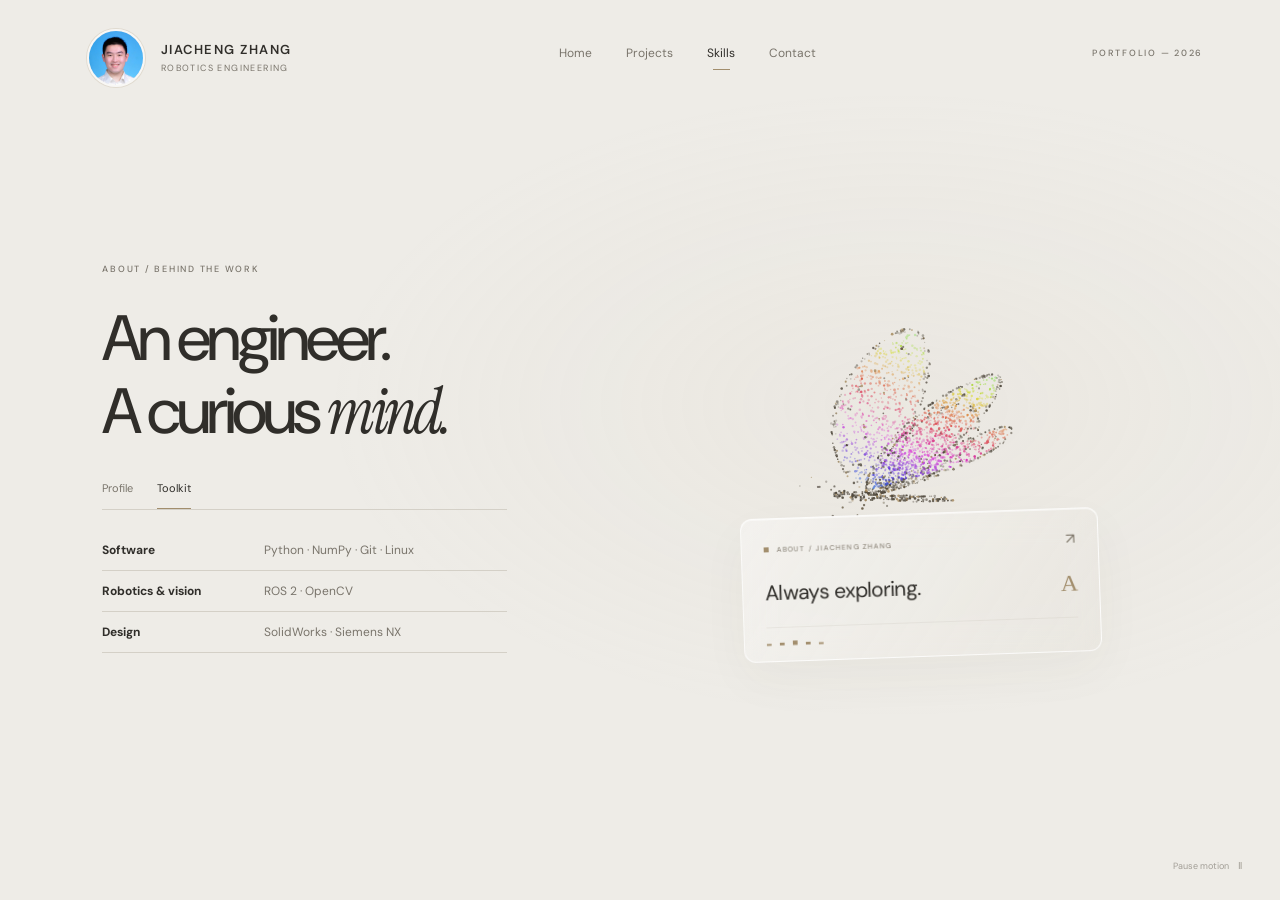
==== about.html @ 90bdd4af "Publish Jiacheng Zhang robotics portfolio" ====
<!doctype html><html lang="en"><head><meta charset="utf-8"><meta name="viewport" content="width=device-width,initial-scale=1"><meta name="description" content="Jiacheng Zhang — a robotics engineering portfolio across perception, planning and integrated systems."><meta name="theme-color" content="#eeece7"><title>About me — Jiacheng Zhang</title><link rel="stylesheet" href="style.css?v=8155e875d206"><script src="tori-points.js?v=9f4c0d22b9e9" defer></script><script src="particles.js?v=da75ddf2e943" defer></script><script src="app.js?v=61550d1c516c" defer></script></head><body data-scene="about" data-form="butterfly" data-side="right" data-previous="tori" data-next=""><a class="skip" href="#main">Skip to content</a><canvas id="particles" aria-hidden="true"></canvas><div class="ambient" aria-hidden="true"></div><header class="site-header"><a class="identity" href="index.html"><img class="identity-avatar" src="assets/jiacheng-avatar.jpg" width="58" height="58" alt="Jiacheng Zhang portrait"><span>JIACHENG ZHANG<small>ROBOTICS ENGINEERING</small></span></a><nav aria-label="Main navigation"><a href="index.html" >Home</a><a href="projects.html" >Projects</a><a href="about.html#skills" aria-current="page">Skills</a><a href="about.html#contact" >Contact</a></nav><span class="edition">PORTFOLIO — 2026</span></header><main id="main" tabindex="-1"><section class="scene right" aria-label="About me"><div class="scene-copy"><p class="eyebrow">ABOUT / BEHIND THE WORK</p><h1>An engineer.<br>A curious <em>mind.</em></h1><div class="about-tabs" id="skills" role="tablist" aria-label="About sections"><button role="tab" id="tab-profile" aria-controls="about-panel" aria-selected="true" data-about="profile">Profile</button><button role="tab" id="tab-toolkit" aria-controls="about-panel" aria-selected="false" tabindex="-1" data-about="toolkit">Toolkit</button></div><div id="about-panel" role="tabpanel" aria-labelledby="tab-profile"><p class="intro">A Robotics Engineering graduate from the University of Shanghai for Science and Technology, now studying at the University of Manchester.</p><p class="about-secondary">Interested in industry opportunities across perception, sensor fusion, motion planning, decision-making and systems integration.</p></div></div><div class="stage-card" aria-hidden="true"><div class="stage-top"><span class="tiny-square"></span><span>ABOUT / JIACHENG ZHANG</span><span>↗</span></div><div class="stage-line"><span>Always exploring.</span><span class="stage-symbol">A</span></div><div class="stage-bottom"><span class="micro-bars">▂ ▃ ▅ ▃ ▂</span></div></div><section class="contact-panel" id="contact" aria-labelledby="contact-title" aria-hidden="true"><h2 id="contact-title">Get in touch</h2><p>Ready to start a conversation? Reach out about robotics, collaboration or opportunities.</p><form id="contact-form" action="https://formspree.io/f/mvkkzowq" method="post"><div class="contact-fields"><label><span>Name</span><input name="name" autocomplete="name" required placeholder="Name"></label><label><span>Email</span><input name="email" type="email" autocomplete="email" required placeholder="Email"></label><label class="message-field"><span>Message</span><textarea name="message" required placeholder="Message"></textarea></label><label class="contact-trap" aria-hidden="true"><span>Leave this field empty</span><input name="_gotcha" tabindex="-1" autocomplete="off"></label></div><button type="submit">Send message</button><p class="contact-status" id="contact-status" role="status" aria-live="polite"></p></form><address class="contact-methods"><a href="tel:+447985968709"><span>Phone</span>+44 7985 968709</a><a href="tel:+8618721703478"><span>China</span>+86 18721703478</a><a href="mailto:jasonflowey@outlook.com"><span>Email</span>jasonflowey@outlook.com</a></address></section></section></main><button id="motion-toggle" class="motion-control" aria-pressed="false">Pause motion <span>Ⅱ</span></button><noscript><style>#particles{display:none}.scene-coordinate{display:none}</style></noscript></body></html>
---- style.css ----
@import url('https://fonts.googleapis.com/css2?family=DM+Sans:wght@400;450;500;550;600;650&family=Instrument+Serif:ital@0;1&display=swap');
#navigation-status{position:fixed;inset:auto 20px 65px;z-index:20;max-width:600px;margin-inline:auto;padding:16px;background:var(--paper);color:var(--ink);border:1px solid var(--line);font-size:16px;line-height:1.5}#navigation-status button{color:inherit;background:transparent;border:1px solid currentColor;padding:8px 12px;margin-top:8px}
:root{--paper:#eeece7;--ink:#302e2a;--muted:#79746b;--line:#d4d0c7;--khaki:#a28e6d;--ease:cubic-bezier(.22,1,.36,1)}*{box-sizing:border-box}html{background:var(--paper)}body{margin:0;color:var(--ink);background:var(--paper);font-family:'DM Sans',Arial,sans-serif;-webkit-font-smoothing:antialiased;min-height:100svh}button,a{-webkit-tap-highlight-color:transparent}button{font:inherit;cursor:pointer}a{color:inherit;text-decoration:none}button:focus-visible,a:focus-visible{outline:2px solid var(--khaki);outline-offset:6px}::selection{background:#d9cbb5}h1,h2,h3,p{margin-top:0}h1{font-size:clamp(48px,5vw,72px);font-weight:450;line-height:1.144;letter-spacing:-.065em;margin-bottom:25px}h1 em{font-family:'Instrument Serif',Georgia,serif;font-weight:400}h2{font-size:38px;font-weight:450;letter-spacing:-1.5px}h3{font-size:23px;font-weight:500;letter-spacing:-.7px}p{line-height:1.8}#particles{position:fixed;inset:0;width:100%;height:100%;pointer-events:none;z-index:2}.ambient{position:fixed;inset:0;pointer-events:none;background:radial-gradient(ellipse at 70% 45%,#d4c8b51c,transparent 45%);z-index:0}.site-header{position:sticky;top:0;z-index:10;padding:0 6%;height:106px;display:flex;align-items:center;justify-content:space-between;gap:30px}.identity{display:flex;align-items:center;gap:16px;font-size:13px;font-weight:600;letter-spacing:1.5px;line-height:1.7}.identity small{display:block;color:var(--muted);font-size:9px;font-weight:400;letter-spacing:1.4px}.monogram{font-family:Georgia,serif;font-size:40px;letter-spacing:-4px;padding-right:7px;font-weight:400}.monogram span{color:var(--khaki)}nav{display:flex;gap:34px;font-size:12px}nav a{color:var(--muted);padding:12px 0;position:relative}nav a[aria-current]{color:var(--ink)}nav a[aria-current]:after{content:'';position:absolute;width:17px;height:1px;background:var(--khaki);bottom:3px;left:calc(50% - 8px)}.edition,.eyebrow{font-size:9px;letter-spacing:1.75px;font-weight:500}.edition{color:var(--muted)}main{position:relative;z-index:3;outline:none}.scene{min-height:calc(100svh - 106px);display:grid;grid-template-columns:1fr 1fr;align-items:center;padding:20px 8% 30px;gap:9%;position:relative}.scene-copy{grid-column:1;position:relative;z-index:4;max-width:580px}.scene.left .scene-copy{grid-column:2}.scene-copy .eyebrow{margin-bottom:25px;color:var(--muted)}.intro{font-size:15px;color:#6a655c;line-height:1.85;max-width:405px;margin-bottom:28px}.actions{display:flex;align-items:center;gap:27px;flex-wrap:wrap}.primary-link{background:transparent;border:0;border-bottom:1px solid #7b7161;padding:10px 0 12px;display:inline-flex;align-items:center;gap:35px;font-size:12px;font-weight:500;color:var(--ink)}.primary-link>span{font-size:20px;transition:transform .3s}.primary-link:hover>span{transform:translateX(5px)}.quiet-link{font-size:11px;color:var(--muted)}.quiet-link:hover{color:var(--ink)}.focus-line{display:flex;gap:12px;align-items:center;margin-top:42px;flex-wrap:wrap;font-size:8px;letter-spacing:1.2px;color:var(--muted)}.focus-line i{width:3px;height:3px;background:#b1a58e;border-radius:50%}.stage-card{position:fixed;z-index:1;top:57%;left:58%;width:28%;max-width:360px;padding:20px 22px 15px;background:linear-gradient(125deg,#ffffff5c,#e2ded54a);border:1px solid #ffffffbf;border-radius:12px;box-shadow:0 18px 50px #5047390a,inset 0 1px 0 #fff8;backdrop-filter:blur(16px);-webkit-backdrop-filter:blur(16px);transition:left .85s var(--ease),top .85s var(--ease);pointer-events:none;transform:rotate(-2deg)}.left .stage-card{left:14%;transform:rotate(2deg)}.stage-top{display:flex;align-items:center;gap:8px;color:#7a7265;font-size:7px;letter-spacing:1.1px}.stage-top>span:last-child{margin-left:auto;font-size:15px}.tiny-square{width:5px;height:5px;background:var(--khaki)}.stage-line{display:flex;justify-content:space-between;align-items:center;font-size:21px;letter-spacing:-.7px;margin:20px 0}.stage-symbol{font-family:Georgia,serif;font-size:24px;color:var(--khaki)}.stage-bottom{display:flex;justify-content:space-between;padding-top:10px;border-top:1px solid #b8b0a52e;font-size:6px;letter-spacing:1.4px;color:#8e8474}.micro-bars{color:var(--khaki);letter-spacing:3px}.scene-coordinate{position:fixed;top:81%;left:58%;font-size:7px;letter-spacing:1.5px;color:#a09687}.left .scene-coordinate{left:14%}/* Side navigation: translucent engraved filigree; breathing never flashes. */
.journey{position:fixed;inset:0;z-index:12;pointer-events:none}
.journey-arrow{--direction:1;position:absolute;top:50%;right:17px;transform:translateY(-50%);width:64px;height:152px;display:grid;place-items:center;pointer-events:auto;color:#88785f;border-radius:4px;background:transparent}
.journey-arrow.previous{left:17px;right:auto;--direction:-1}
.journey-arrow svg{width:48px;height:108px;fill:none;stroke:currentColor;stroke-width:1;stroke-linejoin:miter;overflow:visible;opacity:.55;animation:arrow-breathe 4.8s ease-in-out infinite;transition:filter .4s}
.journey-arrow.previous svg{animation-delay:-2.4s}
.triangle-lead{fill:currentColor;fill-opacity:.58;stroke:none;transition:fill-opacity .4s}.triangle-trail{fill:none;stroke:currentColor;stroke-width:.75;opacity:.48;transition:opacity .4s}
.arrow-mark{transition:transform .4s var(--ease);transform:translateX(0)}

.arrow-label{position:absolute;white-space:nowrap;right:70px;font-size:9px;letter-spacing:.3px;color:#6d614f;opacity:0;transform:translateX(5px);transition:opacity .3s,transform .3s;pointer-events:none}
.previous .arrow-label{right:auto;left:70px;transform:translateX(-5px)}
.journey-arrow:hover,.journey-arrow:focus-visible{background:transparent;box-shadow:none}
.journey-arrow:hover svg,.journey-arrow:focus-visible svg{animation:none;opacity:1;filter:drop-shadow(0 0 5px #ad956a33)}
.journey-arrow:hover .arrow-mark,.journey-arrow:focus-visible .arrow-mark{transform:translateX(calc(var(--direction)*4px))}
.journey-arrow:hover .arrow-ornament,.journey-arrow:focus-visible .triangle-lead{fill:currentColor;fill-opacity:.58;stroke:none;transition:fill-opacity .4s}.triangle-trail{fill:none;stroke:currentColor;stroke-width:.75;opacity:.48;transition:opacity .4s}
.journey-arrow:hover .arrow-echo,.journey-arrow:focus-visible 
.journey-arrow:hover .arrow-label,.journey-arrow:focus-visible .arrow-label{opacity:1;transform:translateX(0)}
.journey-arrow:active .arrow-mark{transform:translateX(calc(var(--direction)*7px)) scale(.95);transform-origin:center}
.motion-control{position:fixed;right:28px;bottom:18px;z-index:15;border:0;background:transparent;color:var(--muted);font-size:9px;padding:10px;opacity:.65;transition:opacity .3s}
.motion-control:hover,.motion-control:focus-visible{opacity:1}
.motion-control span{margin-left:7px}
.back-link{display:block;font-size:10px;color:var(--muted);margin-bottom:29px}.project-index{max-width:460px}.project-index>a{display:flex;align-items:center;gap:20px;border-bottom:1px solid var(--line);padding:17px 0;transition:padding .25s,color .25s}.project-index>a:hover,.project-index>a:focus-visible{padding-left:9px;color:#8a7250}.index-no{font-size:10px;color:var(--muted)}.project-index>a>span:nth-child(2){font-size:20px;letter-spacing:-.4px}.project-index small{display:block;font-size:11px;color:var(--muted);letter-spacing:.2px;margin-top:5px}.project-index b{margin-left:auto;font-size:20px;font-weight:400}.about-tabs{display:flex;gap:24px;margin-bottom:20px;border-bottom:1px solid var(--line);max-width:405px}.about-tabs button{border:0;background:none;color:var(--muted);font-size:11px;padding:8px 0 13px;border-bottom:1px solid transparent}.about-tabs button[aria-selected=true]{color:var(--ink);border-bottom-color:var(--khaki)}#about-panel,.about-panel-snapshot{min-height:205px;max-width:405px}.about-secondary{font-size:12px;color:var(--muted)}.toolkit-line{display:grid;grid-template-columns:1fr 1.6fr;gap:10px;padding:12px 0;border-bottom:1px solid var(--line);font-size:12px}.toolkit-line span{color:var(--muted)}.contact-line{display:flex;justify-content:space-between;font-size:13px;padding:13px 0;border-bottom:1px solid var(--line)}.contact-line small{font-size:10px;color:var(--muted)}dialog{border:1px solid #fff;border-radius:15px;max-width:760px;width:calc(100% - 40px);max-height:85svh;padding:35px 40px;background:#f4f1ebed;color:var(--ink);box-shadow:0 40px 120px #342b2429;backdrop-filter:blur(22px);-webkit-backdrop-filter:blur(22px);overflow-y:auto}dialog::backdrop{background:#302b2440;backdrop-filter:blur(9px)}.dialog-top{display:flex;justify-content:space-between;align-items:center;margin-bottom:28px}.dialog-top .eyebrow{color:var(--muted)}.close-dialog{border:1px solid var(--line);background:none;width:32px;height:32px;border-radius:50%;font-size:22px;color:var(--muted)}dialog>p{font-size:14px;color:var(--muted)}dialog section{margin:35px 0}dialog section>.eyebrow{display:block;margin-bottom:16px;color:var(--muted)}dialog section p{font-size:13px;color:var(--muted)}.media-slot{border:1px dashed #c3b8a4;height:160px;display:flex;flex-direction:column;gap:12px;justify-content:center;align-items:center;border-radius:5px;font-size:14px}.media-slot small{color:var(--muted);font-size:11px}.resource{display:flex;justify-content:space-between;padding:20px 0;border-block:1px solid var(--line);font-size:12px}.resource small{color:var(--muted)}dialog .caption{font-size:10px;margin-top:25px}.skip{position:fixed;top:-100px;left:20px;background:var(--ink);color:white;padding:15px;z-index:100}.skip:focus{top:10px}@keyframes arrow-breathe{0%,100%{opacity:.3}50%{opacity:.78}}body.motion-paused .journey-arrow svg{animation-play-state:paused}@media(min-width:1600px){h1{font-size:100px}.scene{padding-left:10%;padding-right:10%}.intro{font-size:17px;max-width:440px}.stage-card{max-width:none;width:25%}}@media(max-width:1100px){h1{font-size:65px}.scene{gap:7%;padding-left:6%;padding-right:6%}.intro{font-size:14px}.edition{display:none}.stage-card{width:30%;left:56%;padding:18px}.left .stage-card{left:14%}.stage-line{font-size:19px}.scene-coordinate{top:82%}.back-link{margin-bottom:22px}}@media(max-width:760px){.site-header{height:84px;padding:0 6%;gap:16px}.identity{font-size:10px;letter-spacing:.8px;gap:10px}.identity small{font-size:7px;letter-spacing:.8px}.monogram{font-size:34px}nav{gap:18px;font-size:10px}.scene,.scene.left{display:block;min-height:calc(100svh - 84px);padding:25px 7% 235px}.scene-copy{max-width:500px}h1{font-size:58px;line-height:1.122;margin-bottom:18px}.eyebrow,.scene-copy .eyebrow{font-size:7px;letter-spacing:1.4px;margin-bottom:20px}.intro{font-size:13px;line-height:1.7;max-width:350px;margin-bottom:17px}.focus-line{margin-top:23px;font-size:6px;gap:9px}.actions{gap:20px}.primary-link{font-size:11px;gap:28px;padding:7px 0 9px}.quiet-link{font-size:10px}.stage-card,.scene-coordinate{display:none}.journey-arrow{right:2px;width:38px;height:84px;top:62%}.journey-arrow.previous{left:2px}.journey-arrow svg{width:30px;height:88px}.arrow-label{display:none}.motion-control{right:12px;bottom:8px;font-size:8px}.scene,.scene.left{padding-left:12%;padding-right:12%}.back-link{font-size:9px;margin-bottom:20px}.project-index>a{padding:11px 0}.project-index>a>span:nth-child(2){font-size:18px}.project-index small{font-size:10px}.project-index{max-width:360px}.about-tabs{margin-bottom:12px}#about-panel,.about-panel-snapshot{min-height:185px}.about-secondary{font-size:11px}.toolkit-line{font-size:11px}dialog{padding:24px;max-height:88svh}dialog h2{font-size:30px}.media-slot small{font-size:9px}}
@media(min-width:761px) and (max-height:690px){.site-header{height:80px}.scene{min-height:480px;padding-top:15px}.stage-card{top:60%;padding:13px 18px}.stage-line{margin:12px 0}.scene-coordinate{display:none}.scene-copy h1{font-size:60px}.intro{font-size:13px}.focus-line{margin-top:25px}}
@media(prefers-reduced-motion:reduce){*,*:before,*:after{animation-duration:.01ms!important;animation-iteration-count:1!important;transition-duration:.01ms!important}.journey-arrow svg{opacity:.65;animation:none}.stage-card{transform:none}}

.home-bio{max-width:480px}body[data-scene="index"] .scene-coordinate{display:none}.home-bio span{display:inline-block;margin-top:10px;color:#655f55}@media(min-width:761px){body[data-scene="index"] .scene-copy{left:calc(24px + 1cm)}body[data-scene="projects"] .scene-copy{left:1cm}body[data-scene="index"] .stage-line>span:first-child{font-size:17px;line-height:1.3;letter-spacing:-.35px}}.home-resources{display:flex;align-items:flex-start;gap:24px;margin-top:24px}.home-resources .home-cv{flex:none;margin-top:0}body[data-scene="index"] .home-resources .home-contact{margin-top:0;min-width:0;font-size:11px}.home-resources .home-contact>div{flex-wrap:nowrap;gap:10px}.home-resources .phone-numbers{flex-direction:column;gap:2px}.home-resources .home-contact>div>span:first-child{flex:none;width:34px}@media(max-width:480px){.home-resources{gap:14px;flex-wrap:wrap}}
.phone-numbers{display:flex;gap:4px 18px;flex-wrap:wrap}.home-cv{margin-top:16px}.home-cv>a{display:inline-flex;align-items:center;gap:10px;min-height:36px;font-size:12px;border-bottom:1px solid var(--khaki)}.home-cv small{font-size:9px;color:#655f55}.home-cv>a:hover{color:#715d3e}body[data-scene="index"] .social-links{margin-top:12px}body[data-scene="index"] .home-contact{margin-top:20px}@media(min-width:761px){body[data-scene="index"] .scene{padding-top:20px}body[data-scene="index"] .scene-copy{padding-bottom:20px}}
.home-contact{font-style:normal;margin-top:26px;font-size:12px;line-height:1.6;display:grid;gap:7px}.home-contact>div{display:flex;gap:16px;flex-wrap:wrap}.home-contact>div>span:first-child{width:40px;color:#655f55}.home-contact a{overflow-wrap:anywhere;text-underline-offset:4px}.home-contact a:hover{text-decoration:underline}.contact-pending{color:#655f55}.cv-preview{display:inline-flex;align-items:center;gap:10px;flex-wrap:wrap}.cv-preview button{background:none;border:0;padding:0;color:#655f55;cursor:not-allowed}.cv-preview small{font-size:10px;color:#655f55}body[data-scene="index"] .social-links{margin-top:17px}
.social-links{display:flex;gap:24px;flex-wrap:wrap;margin-top:27px}.social-links>a,.social-pending{display:inline-flex;align-items:center;gap:8px;font-size:11px;color:var(--muted)}.social-links svg{width:20px;height:20px;fill:currentColor}.social-links>a:hover{color:var(--ink)}.social-pending{opacity:.65}.social-pending small{font-size:8px}.social-links>a{transition:color .25s,transform .25s}.social-links>a:hover{transform:translateY(-2px)}

/* Chapter snapshots use one shared clock, without per-element delays. */
.chapter-layer{position:fixed;inset:0;z-index:3;pointer-events:none;will-change:transform}
.chapter-layer .scene-copy{visibility:visible}
body:has(.chapter-layer) #particles{z-index:4}
.chapter-layer .scene-coordinate{white-space:nowrap}
body:has(.chapter-layer) .site-header{background:linear-gradient(var(--paper) 88%,transparent)}
.scene[style*="hidden"]{pointer-events:none}

.identity-avatar{display:block;width:58px;height:58px;object-fit:cover;border-radius:50%;border:2px solid #fff9;box-shadow:0 0 0 1px #a28e6d30;flex-shrink:0}@media(min-width:761px){.identity{transform:translate(10px,5px)}}
@media(max-width:760px){.identity-avatar{width:44px;height:44px}.site-header{padding-inline:5%;gap:12px}.site-header nav{gap:13px;font-size:10px}}
@media(max-width:380px){.identity{font-size:9px;gap:8px}.identity small{font-size:6px}.identity-avatar{width:40px;height:40px}.site-header nav{gap:11px}}

/* Optical direction is reversed inside the mirrored left SVG. */
.previous:hover .arrow-mark,.previous:focus-visible .arrow-mark{transform:translateX(4px)}
.previous:active .arrow-mark{transform:translateX(7px) scale(.95)}

/* Vertical counter-motion chapter navigation. Chrome stays still. */
body{overflow-x:clip;overscroll-behavior-y:none}

.journey-arrow{left:auto!important;right:38px;top:auto;bottom:23%;transform:rotate(90deg)}
.journey-arrow.previous{top:23%;bottom:auto;left:auto;right:38px}
.journey-arrow .arrow-label{display:none}
body.motion-paused .scene-copy,body.motion-paused .stage-card,body.motion-paused .scene-coordinate{animation:none!important}
@media(max-width:760px){.journey-arrow{right:26px;bottom:8%}.journey-arrow.previous{right:26px;top:18%}}
@media(prefers-reduced-motion:reduce){.scene-copy,.stage-card,.scene-coordinate{animation:none!important}}
@media(min-width:761px) and (max-height:780px){body[data-scene="index"] .site-header{height:106px}body[data-scene="index"] .scene{min-height:calc(100svh - 106px);padding-top:8px}.scene-copy h1{font-size:58px;margin-bottom:16px}.scene-copy .intro{font-size:12px;line-height:1.45}body[data-scene="index"] .actions{margin-top:14px}body[data-scene="index"] .home-resources{margin-top:14px}body[data-scene="index"] .social-links{margin-top:8px}}

/* Skills and Contact share one chapter: the left column stays fixed. */
.contact-panel{grid-column:2;grid-row:1;position:relative;z-index:6;align-self:center;max-width:520px;opacity:0;visibility:hidden;pointer-events:none;transform:translateY(28px);transition:opacity .45s var(--ease),transform .6s var(--ease),visibility 0s linear .6s}.contact-panel h2{font-size:34px;line-height:1.15;margin-bottom:16px}.contact-panel>p{max-width:470px;margin-bottom:23px;color:var(--muted);font-size:13px;line-height:1.65}.contact-fields{display:grid;grid-template-columns:1fr 1fr;gap:12px}.contact-fields label{position:relative}.contact-fields label>span{position:absolute;width:1px;height:1px;padding:0;margin:-1px;overflow:hidden;clip:rect(0,0,0,0);white-space:nowrap;border:0}.contact-fields input,.contact-fields textarea{width:100%;border:1px solid #fff9;background:#ffffff59;color:var(--ink);border-radius:8px;padding:13px 15px;font:inherit;font-size:12px;outline:none;transition:border-color .25s,background .25s}.contact-fields input:focus,.contact-fields textarea:focus{border-color:var(--khaki);background:#ffffff80}.contact-fields textarea{min-height:108px;resize:vertical}.contact-fields .message-field{grid-column:1/-1}.contact-panel form>button{margin-top:14px;border:1px solid var(--line);background:transparent;color:var(--ink);padding:11px 20px;border-radius:7px;font-size:12px}.contact-panel form>button:hover,.contact-panel form>button:focus-visible{border-color:var(--khaki)}.contact-panel form>button:disabled{opacity:.55;cursor:wait}.contact-trap{position:absolute!important;left:-9999px!important;width:1px!important;height:1px!important;overflow:hidden!important}.contact-status{min-height:16px;margin:8px 0 0;font-size:10px;line-height:1.5;color:var(--muted)}.contact-status.is-success{color:#587052}.contact-status.is-error{color:#8b4c46}.contact-methods{margin-top:22px;padding-top:16px;border-top:1px solid var(--line);display:grid;grid-template-columns:1fr 1fr;gap:8px 20px;font-style:normal;font-size:11px}.contact-methods a{display:flex;gap:9px;align-items:baseline;overflow-wrap:anywhere}.contact-methods a:last-child{grid-column:1/-1}.contact-methods span{min-width:35px;color:var(--muted);font-size:9px}.contact-methods a:hover{text-decoration:underline;text-underline-offset:4px}body[data-scene="about"] .stage-card{transition:left .85s var(--ease),top .85s var(--ease),opacity .4s var(--ease)}body[data-scene="about"] #particles{transition:opacity .4s var(--ease)}body.contact-mode .contact-panel{opacity:1;visibility:visible;pointer-events:auto;transform:translateY(0);transition-delay:0s}body.contact-mode .stage-card,body.contact-mode #particles{opacity:0}body.contact-mode .stage-card{visibility:hidden;transition:opacity .4s var(--ease),visibility 0s linear .4s}
@media(max-width:760px){.contact-panel{display:none;max-width:none;margin-top:32px;transform:none}.contact-mode .contact-panel{display:block}.contact-fields{grid-template-columns:1fr}.contact-fields .message-field{grid-column:auto}.contact-methods{grid-template-columns:1fr}.contact-methods a:last-child{grid-column:auto}}

/* Evidence-led project case study. */
dialog.evidence-case{max-width:920px;padding:38px 44px}.case-lede{max-width:700px;color:var(--muted);font-size:15px;line-height:1.7}.case-facts{display:grid;grid-template-columns:repeat(3,1fr);gap:12px;margin:24px 0 28px}.case-facts div{padding:14px 0;border-top:1px solid var(--line)}.case-facts dt{font-size:9px;color:var(--muted);margin-bottom:7px}.case-facts dd{margin:0;font-size:12px;line-height:1.45}.case-media{width:84%;max-width:720px;margin:0 auto 34px}.case-media img{display:block;width:100%;height:auto;border-radius:9px;border:1px solid #fff9}.case-media figcaption{font-size:9px;color:var(--muted);margin-top:9px}.evidence-case section{margin-top:0;padding:28px 0;border-top:1px solid var(--line)}.evidence-case section h3{margin:9px 0 12px}.evidence-case section p{font-size:12px;line-height:1.75;color:#5f5a52;max-width:760px}.case-steps{margin:14px 0 0;padding:0;list-style:none;counter-reset:steps;display:grid;grid-template-columns:1fr 1fr;gap:12px 24px}.case-steps li{counter-increment:steps;position:relative;padding:12px 0 12px 32px;border-top:1px solid var(--line);font-size:11px;line-height:1.65;color:#5f5a52}.case-steps li:before{content:counter(steps,decimal-leading-zero);position:absolute;left:0;top:12px;font-size:9px;color:var(--khaki)}.metric-grid{display:grid;grid-template-columns:repeat(3,1fr);gap:12px;margin:16px 0 18px}.metric-grid div{padding:16px;border:1px solid #fff9;background:#ffffff3d;border-radius:8px}.metric-grid strong{display:block;font-size:20px;font-weight:450;letter-spacing:-.6px;margin-bottom:5px}.metric-grid span{display:block;font-size:9px;line-height:1.45;color:var(--muted)}.secondary-link,.case-actions a{display:inline-flex;align-items:center;gap:9px;color:var(--muted);font-size:11px;border-bottom:1px solid var(--line);padding:9px 0}.secondary-link:hover,.case-actions a:hover{color:var(--ink);border-bottom-color:var(--khaki)}.case-actions{display:flex;flex-wrap:wrap;gap:10px 24px;margin:-12px 0 26px}.case-actions span,.secondary-link span{font-size:15px}
@media(max-width:760px){dialog.evidence-case{padding:26px 22px}.case-facts,.metric-grid,.case-steps{grid-template-columns:1fr}.case-facts{gap:4px}.case-media{width:100%}.evidence-case section{padding:22px 0}}

/* Real controlled-tank before/after evidence on Project 01. */
body[data-scene="underwater-vision"] .scene-copy h1{font-size:clamp(32px,3vw,40px);line-height:1.12;letter-spacing:-.035em}body[data-scene="underwater-vision"] .stage-card{visibility:hidden}body[data-scene="underwater-vision"] #particles{opacity:1}.dehaze-gallery{position:fixed;z-index:3;top:57%;left:14%;width:30%;max-width:380px;padding:12px 12px 14px;background:linear-gradient(125deg,#ffffff5c,#e2ded54a);border:1px solid #ffffffbf;border-radius:12px;box-shadow:0 18px 50px #5047390a,inset 0 1px 0 #fff8;backdrop-filter:blur(16px);-webkit-backdrop-filter:blur(16px);transform:rotate(2deg)}.dehaze-reveal{appearance:none;border:0;background:transparent;color:var(--ink);padding:0;text-align:left;min-width:0;width:100%}.dehaze-images{display:block;position:relative;aspect-ratio:5/3;overflow:hidden;border-radius:9px;border:1px solid #fff9;background:#d8d3cb;box-shadow:0 14px 38px #50473912}.dehaze-images img{position:absolute;inset:0;width:100%;height:100%;object-fit:cover}.dehaze-after{opacity:0;clip-path:inset(0 100% 0 0);transition:opacity .65s var(--ease),clip-path .9s var(--ease)}@media(hover:hover){.dehaze-reveal:hover .dehaze-after{opacity:1;clip-path:inset(0)}}.dehaze-reveal:focus-visible .dehaze-after,.dehaze-reveal[aria-pressed="true"] .dehaze-after{opacity:1;clip-path:inset(0)}.dehaze-hint{display:block;margin-top:11px;color:var(--muted);font-size:11px;line-height:1.45;letter-spacing:.1px}.dehaze-reveal:hover .dehaze-hint,.dehaze-reveal:focus-visible .dehaze-hint{color:var(--ink)}
@media(max-width:760px){body[data-scene="underwater-vision"] .scene-copy h1{font-size:36px}.dehaze-gallery{position:relative;left:auto;top:auto;width:100%;max-width:420px;margin-top:260px;padding:10px;transform:none}.dehaze-reveal{max-width:420px}.dehaze-hint{font-size:11px}}

/* Home-only type adjustments: keep chapter typography unchanged. */
body[data-scene="index"] .scene-copy h1{font-size:clamp(48px,4vw,60px)}body[data-scene="index"] .home-resources .home-contact{font-size:12.5px}body[data-scene="index"] .home-cv>a{font-size:13px}body[data-scene="index"] .home-cv small{font-size:10px}body[data-scene="index"] .social-links>a{font-size:12.5px}
@media(max-width:760px){body[data-scene="index"] .scene-copy h1{font-size:48px}body[data-scene="index"] .home-resources .home-contact{font-size:12px}body[data-scene="index"] .home-cv>a{font-size:12.5px}body[data-scene="index"] .social-links>a{font-size:12px}}

/* Shared typography for all five project-detail pages. */
body:is([data-scene="underwater-vision"],[data-scene="robot-football"],[data-scene="robotic-tetris"],[data-scene="all-terrain-robot"],[data-scene="tori"]) .scene-copy h1{font-size:clamp(42px,3.8vw,52px);line-height:1.1;letter-spacing:-.04em}body:is([data-scene="underwater-vision"],[data-scene="robot-football"],[data-scene="robotic-tetris"],[data-scene="all-terrain-robot"],[data-scene="tori"]) .back-link{font-size:13px}body:is([data-scene="underwater-vision"],[data-scene="robot-football"],[data-scene="robotic-tetris"],[data-scene="all-terrain-robot"],[data-scene="tori"]) .scene-copy .eyebrow{font-size:12px}body:is([data-scene="underwater-vision"],[data-scene="robot-football"],[data-scene="robotic-tetris"],[data-scene="all-terrain-robot"],[data-scene="tori"]) .scene-copy .intro{font-size:15.5px;line-height:1.55}body:is([data-scene="underwater-vision"],[data-scene="robot-football"],[data-scene="robotic-tetris"],[data-scene="all-terrain-robot"],[data-scene="tori"]) .primary-link{font-size:15px}body:is([data-scene="underwater-vision"],[data-scene="robot-football"],[data-scene="robotic-tetris"],[data-scene="all-terrain-robot"],[data-scene="tori"]) .secondary-link{font-size:14.5px}body:is([data-scene="underwater-vision"],[data-scene="robot-football"],[data-scene="robotic-tetris"],[data-scene="all-terrain-robot"],[data-scene="tori"]) .focus-line{font-size:11.5px}body[data-scene="underwater-vision"] .dehaze-hint{font-size:13px;text-align:center;font-weight:500}
@media(min-width:761px){body[data-scene="underwater-vision"] .dehaze-gallery{top:49%}}
@media(max-width:760px){body:is([data-scene="underwater-vision"],[data-scene="robot-football"],[data-scene="robotic-tetris"],[data-scene="all-terrain-robot"],[data-scene="tori"]) .scene-copy h1{font-size:44px}body[data-scene="underwater-vision"] .dehaze-gallery{top:auto}body[data-scene="underwater-vision"] .dehaze-hint{font-size:13px}}

/* Project 02: official platform evidence, distinct from the particle motif. */
body[data-scene="robot-football"] .stage-card{visibility:hidden}.football-visual{position:fixed;z-index:3;right:calc(14% + 3cm);top:54%;width:28%;max-width:360px;margin:0;padding:11px 11px 12px;background:linear-gradient(125deg,#ffffff5c,#e2ded54a);border:1px solid #ffffffbf;border-radius:12px;box-shadow:0 18px 50px #5047390a,inset 0 1px 0 #fff8;backdrop-filter:blur(16px);-webkit-backdrop-filter:blur(16px);transform:rotate(-1.5deg)}.football-visual img{display:block;width:100%;aspect-ratio:1189/492;object-fit:cover;border-radius:8px}.football-visual figcaption{margin-top:10px;text-align:center;color:var(--muted);font-size:10px;line-height:1.4}.football-case-media img{object-fit:contain;background:#d8d3cb}
@media(min-width:761px){body[data-scene="robot-football"] .scene-copy{position:relative;left:3cm}}
@media(min-width:761px){body[data-scene="all-terrain-robot"] .scene-copy{position:relative;left:3cm}}
@media(max-width:760px){.football-visual{position:relative;right:auto;top:auto;width:100%;max-width:420px;margin-top:250px;transform:none}.football-visual figcaption{font-size:10px}}

/* Project 03: real workcell evidence and report-derived figures. */
body[data-scene="robotic-tetris"] .stage-card{visibility:hidden}.tetris-visual{position:fixed;z-index:3;left:calc(27% - 180px);top:56%;width:360px;margin:0;padding:11px 11px 12px;background:linear-gradient(125deg,#ffffff5c,#e2ded54a);border:1px solid #ffffffbf;border-radius:12px;box-shadow:0 18px 50px #5047390a,inset 0 1px 0 #fff8;backdrop-filter:blur(16px);-webkit-backdrop-filter:blur(16px)}.tetris-visual img{display:block;width:100%;aspect-ratio:717/449;object-fit:cover;border-radius:8px}.tetris-visual figcaption{margin-top:10px;text-align:center;color:var(--muted);font-size:10px;line-height:1.4}.tetris-evidence-grid{display:grid;grid-template-columns:1.6fr .7fr;gap:16px;align-items:start;margin-top:18px}.tetris-evidence-grid figure{margin:0}.tetris-evidence-grid img{display:block;width:100%;height:auto;border-radius:8px;border:1px solid #fff9;background:#d8d3cb}.tetris-evidence-grid figcaption{margin-top:8px;color:var(--muted);font-size:9px;line-height:1.4}
@media(max-width:760px){.tetris-visual{position:relative;left:auto;top:auto;width:100%;max-width:420px;margin-top:250px}.tetris-evidence-grid{grid-template-columns:1fr}}

/* Project 04: preserve the original portrait competition video. */
.case-video-wrap{display:flex;justify-content:center;margin:8px 0 4px}.case-video-portrait{display:block;width:auto;max-width:100%;height:min(68svh,640px);aspect-ratio:9/16;background:#171717;border-radius:10px;border:1px solid #fff9;box-shadow:0 18px 48px #342b241a}
@media(max-width:760px){.case-video-portrait{width:100%;height:auto;max-height:68svh}}
.terrain-award-action{display:flex;align-items:center;justify-content:space-between;gap:20px;margin:22px 0 4px;padding:17px 19px;border:1px solid #b9aa90;background:linear-gradient(120deg,#d9c9ac52,#fff8);border-radius:9px}.terrain-award-action span{font-size:11px;font-weight:650;letter-spacing:.12em;text-transform:uppercase;color:#765f3f}.terrain-award-action a{font-size:13px;font-weight:600;text-decoration:underline;text-decoration-thickness:1px;text-underline-offset:4px}.terrain-award-action a:hover{color:#765f3f}.terrain-evidence-grid{display:grid;grid-template-columns:1fr 1fr;gap:16px;margin-top:22px}.terrain-evidence-grid figure{margin:0}.terrain-evidence-grid img{display:block;width:100%;aspect-ratio:9/13;object-fit:cover;border-radius:8px;border:1px solid #fff9;background:#d8d3cb}.terrain-evidence-grid figcaption{margin-top:8px;color:var(--muted);font-size:9px;line-height:1.45}
@media(max-width:760px){.terrain-award-action{align-items:flex-start;flex-direction:column;gap:9px}.terrain-evidence-grid{grid-template-columns:1fr}}
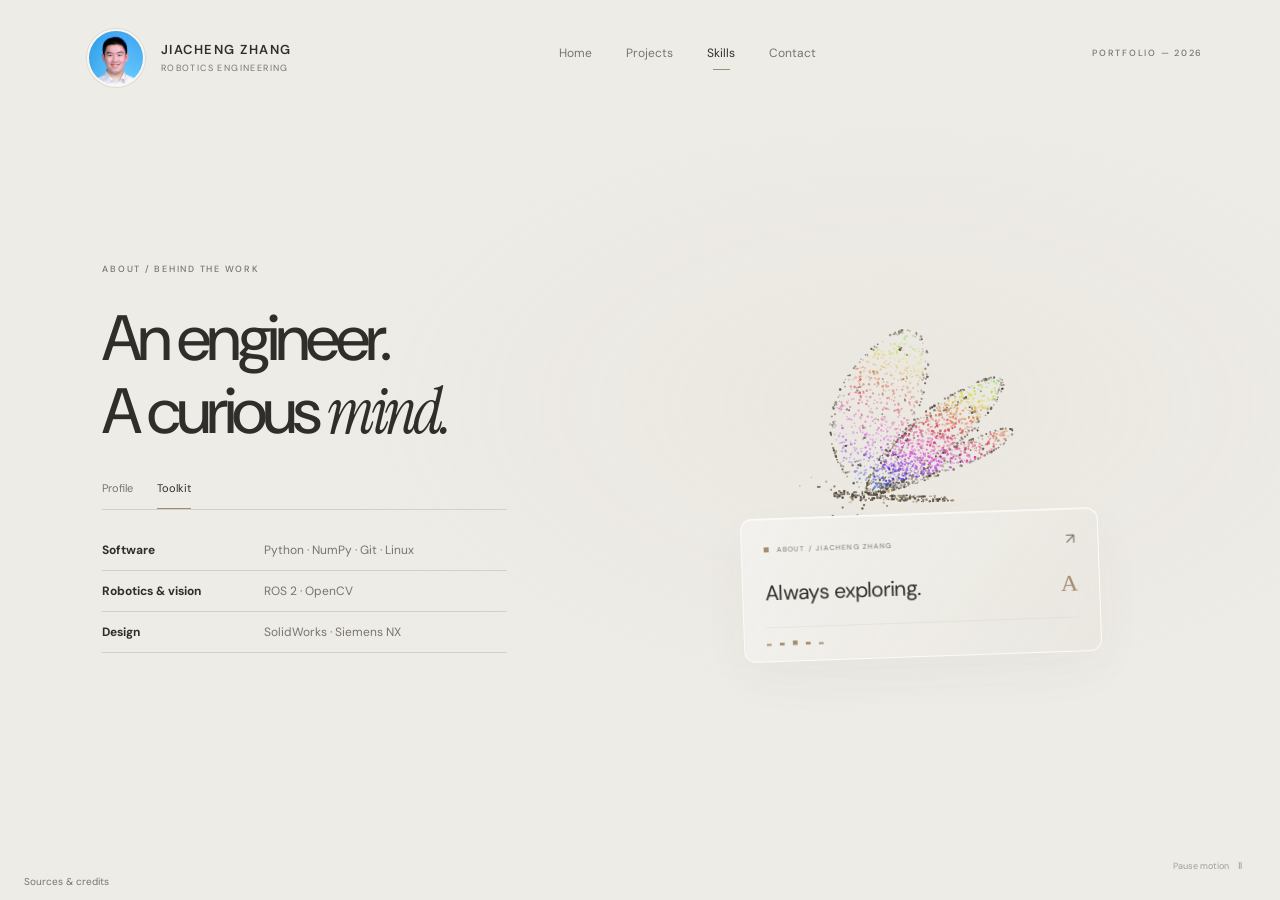
==== commit 3216aef8: "Update CV, clarify terrain evidence and add source credits" ====
--- a/about.html
+++ b/about.html
@@ -1 +1 @@
-<!doctype html><html lang="en"><head><meta charset="utf-8"><meta name="viewport" content="width=device-width,initial-scale=1"><meta name="description" content="Jiacheng Zhang — a robotics engineering portfolio across perception, planning and integrated systems."><meta name="theme-color" content="#eeece7"><title>About me — Jiacheng Zhang</title><link rel="stylesheet" href="style.css?v=8155e875d206"><script src="tori-points.js?v=9f4c0d22b9e9" defer></script><script src="particles.js?v=da75ddf2e943" defer></script><script src="app.js?v=61550d1c516c" defer></script></head><body data-scene="about" data-form="butterfly" data-side="right" data-previous="tori" data-next=""><a class="skip" href="#main">Skip to content</a><canvas id="particles" aria-hidden="true"></canvas><div class="ambient" aria-hidden="true"></div><header class="site-header"><a class="identity" href="index.html"><img class="identity-avatar" src="assets/jiacheng-avatar.jpg" width="58" height="58" alt="Jiacheng Zhang portrait"><span>JIACHENG ZHANG<small>ROBOTICS ENGINEERING</small></span></a><nav aria-label="Main navigation"><a href="index.html" >Home</a><a href="projects.html" >Projects</a><a href="about.html#skills" aria-current="page">Skills</a><a href="about.html#contact" >Contact</a></nav><span class="edition">PORTFOLIO — 2026</span></header><main id="main" tabindex="-1"><section class="scene right" aria-label="About me"><div class="scene-copy"><p class="eyebrow">ABOUT / BEHIND THE WORK</p><h1>An engineer.<br>A curious <em>mind.</em></h1><div class="about-tabs" id="skills" role="tablist" aria-label="About sections"><button role="tab" id="tab-profile" aria-controls="about-panel" aria-selected="true" data-about="profile">Profile</button><button role="tab" id="tab-toolkit" aria-controls="about-panel" aria-selected="false" tabindex="-1" data-about="toolkit">Toolkit</button></div><div id="about-panel" role="tabpanel" aria-labelledby="tab-profile"><p class="intro">A Robotics Engineering graduate from the University of Shanghai for Science and Technology, now studying at the University of Manchester.</p><p class="about-secondary">Interested in industry opportunities across perception, sensor fusion, motion planning, decision-making and systems integration.</p></div></div><div class="stage-card" aria-hidden="true"><div class="stage-top"><span class="tiny-square"></span><span>ABOUT / JIACHENG ZHANG</span><span>↗</span></div><div class="stage-line"><span>Always exploring.</span><span class="stage-symbol">A</span></div><div class="stage-bottom"><span class="micro-bars">▂ ▃ ▅ ▃ ▂</span></div></div><section class="contact-panel" id="contact" aria-labelledby="contact-title" aria-hidden="true"><h2 id="contact-title">Get in touch</h2><p>Ready to start a conversation? Reach out about robotics, collaboration or opportunities.</p><form id="contact-form" action="https://formspree.io/f/mvkkzowq" method="post"><div class="contact-fields"><label><span>Name</span><input name="name" autocomplete="name" required placeholder="Name"></label><label><span>Email</span><input name="email" type="email" autocomplete="email" required placeholder="Email"></label><label class="message-field"><span>Message</span><textarea name="message" required placeholder="Message"></textarea></label><label class="contact-trap" aria-hidden="true"><span>Leave this field empty</span><input name="_gotcha" tabindex="-1" autocomplete="off"></label></div><button type="submit">Send message</button><p class="contact-status" id="contact-status" role="status" aria-live="polite"></p></form><address class="contact-methods"><a href="tel:+447985968709"><span>Phone</span>+44 7985 968709</a><a href="tel:+8618721703478"><span>China</span>+86 18721703478</a><a href="mailto:jasonflowey@outlook.com"><span>Email</span>jasonflowey@outlook.com</a></address></section></section></main><button id="motion-toggle" class="motion-control" aria-pressed="false">Pause motion <span>Ⅱ</span></button><noscript><style>#particles{display:none}.scene-coordinate{display:none}</style></noscript></body></html>+<!doctype html><html lang="en"><head><meta charset="utf-8"><meta name="viewport" content="width=device-width,initial-scale=1"><meta name="description" content="Jiacheng Zhang — a robotics engineering portfolio across perception, planning and integrated systems."><meta name="theme-color" content="#eeece7"><title>About me — Jiacheng Zhang</title><link rel="stylesheet" href="style.css?v=35e2e3a1e9de"><script src="tori-points.js?v=9f4c0d22b9e9" defer></script><script src="particles.js?v=da75ddf2e943" defer></script><script src="app.js?v=61550d1c516c" defer></script></head><body data-scene="about" data-form="butterfly" data-side="right" data-previous="tori" data-next=""><a class="skip" href="#main">Skip to content</a><canvas id="particles" aria-hidden="true"></canvas><div class="ambient" aria-hidden="true"></div><header class="site-header"><a class="identity" href="index.html"><img class="identity-avatar" src="assets/jiacheng-avatar.jpg" width="58" height="58" alt="Jiacheng Zhang portrait"><span>JIACHENG ZHANG<small>ROBOTICS ENGINEERING</small></span></a><nav aria-label="Main navigation"><a href="index.html" >Home</a><a href="projects.html" >Projects</a><a href="about.html#skills" aria-current="page">Skills</a><a href="about.html#contact" >Contact</a></nav><span class="edition">PORTFOLIO — 2026</span></header><main id="main" tabindex="-1"><section class="scene right" aria-label="About me"><div class="scene-copy"><p class="eyebrow">ABOUT / BEHIND THE WORK</p><h1>An engineer.<br>A curious <em>mind.</em></h1><div class="about-tabs" id="skills" role="tablist" aria-label="About sections"><button role="tab" id="tab-profile" aria-controls="about-panel" aria-selected="true" data-about="profile">Profile</button><button role="tab" id="tab-toolkit" aria-controls="about-panel" aria-selected="false" tabindex="-1" data-about="toolkit">Toolkit</button></div><div id="about-panel" role="tabpanel" aria-labelledby="tab-profile"><p class="intro">A Robotics Engineering graduate from the University of Shanghai for Science and Technology, now studying at the University of Manchester.</p><p class="about-secondary">Interested in industry opportunities across perception, sensor fusion, motion planning, decision-making and systems integration.</p></div></div><div class="stage-card" aria-hidden="true"><div class="stage-top"><span class="tiny-square"></span><span>ABOUT / JIACHENG ZHANG</span><span>↗</span></div><div class="stage-line"><span>Always exploring.</span><span class="stage-symbol">A</span></div><div class="stage-bottom"><span class="micro-bars">▂ ▃ ▅ ▃ ▂</span></div></div><section class="contact-panel" id="contact" aria-labelledby="contact-title" aria-hidden="true"><h2 id="contact-title">Get in touch</h2><p>Ready to start a conversation? Reach out about robotics, collaboration or opportunities.</p><form id="contact-form" action="https://formspree.io/f/mvkkzowq" method="post"><div class="contact-fields"><label><span>Name</span><input name="name" autocomplete="name" required placeholder="Name"></label><label><span>Email</span><input name="email" type="email" autocomplete="email" required placeholder="Email"></label><label class="message-field"><span>Message</span><textarea name="message" required placeholder="Message"></textarea></label><label class="contact-trap" aria-hidden="true"><span>Leave this field empty</span><input name="_gotcha" tabindex="-1" autocomplete="off"></label></div><button type="submit">Send message</button><p class="contact-status" id="contact-status" role="status" aria-live="polite"></p></form><address class="contact-methods"><a href="tel:+447985968709"><span>Phone</span>+44 7985 968709</a><a href="tel:+8618721703478"><span>China</span>+86 18721703478</a><a href="mailto:jasonflowey@outlook.com"><span>Email</span>jasonflowey@outlook.com</a></address></section></section></main><a class="credits-link" href="CREDITS.txt" target="_blank" rel="noopener">Sources &amp; credits</a><button id="motion-toggle" class="motion-control" aria-pressed="false">Pause motion <span>Ⅱ</span></button><noscript><style>#particles{display:none}.scene-coordinate{display:none}</style></noscript></body></html>
--- a/style.css
+++ b/style.css
@@ -91,6 +91,7 @@
 /* Project 04: preserve the original portrait competition video. */
 .case-video-wrap{display:flex;justify-content:center;margin:8px 0 4px}.case-video-portrait{display:block;width:auto;max-width:100%;height:min(68svh,640px);aspect-ratio:9/16;background:#171717;border-radius:10px;border:1px solid #fff9;box-shadow:0 18px 48px #342b241a}
 @media(max-width:760px){.case-video-portrait{width:100%;height:auto;max-height:68svh}}
+.credits-link{position:fixed;left:24px;bottom:12px;z-index:5;font-size:10px;color:var(--muted);text-underline-offset:3px}.credits-link:focus-visible{outline:2px solid currentColor;outline-offset:4px}
 .terrain-award-action{display:flex;align-items:center;justify-content:space-between;gap:20px;margin:22px 0 4px;padding:17px 19px;border:1px solid #b9aa90;background:linear-gradient(120deg,#d9c9ac52,#fff8);border-radius:9px}.terrain-award-action span{font-size:11px;font-weight:650;letter-spacing:.12em;text-transform:uppercase;color:#765f3f}.terrain-award-action a{font-size:13px;font-weight:600;text-decoration:underline;text-decoration-thickness:1px;text-underline-offset:4px}.terrain-award-action a:hover{color:#765f3f}.terrain-evidence-grid{display:grid;grid-template-columns:1fr 1fr;gap:16px;margin-top:22px}.terrain-evidence-grid figure{margin:0}.terrain-evidence-grid img{display:block;width:100%;aspect-ratio:9/13;object-fit:cover;border-radius:8px;border:1px solid #fff9;background:#d8d3cb}.terrain-evidence-grid figcaption{margin-top:8px;color:var(--muted);font-size:9px;line-height:1.45}
 @media(max-width:760px){.terrain-award-action{align-items:flex-start;flex-direction:column;gap:9px}.terrain-evidence-grid{grid-template-columns:1fr}}
 
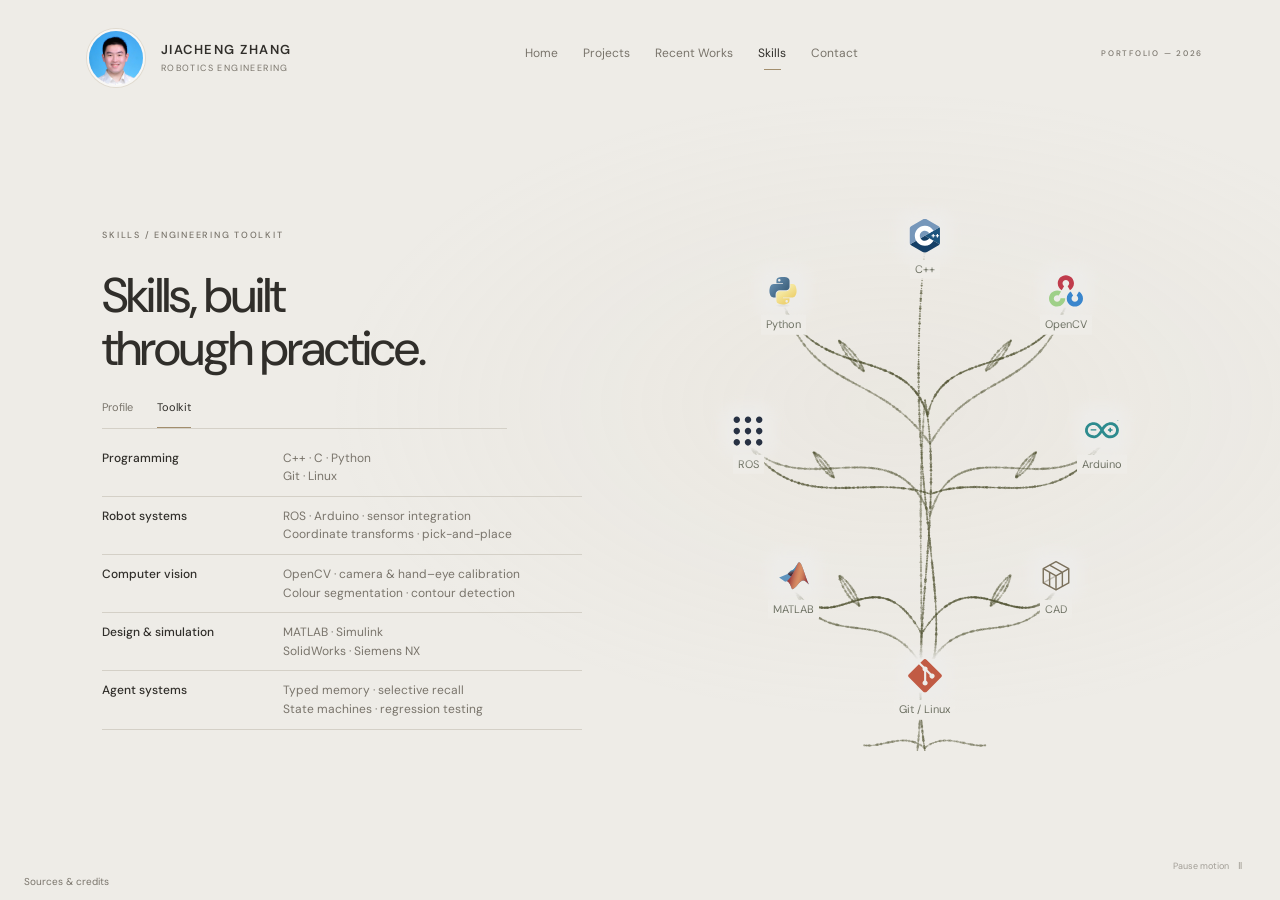
==== commit 170483f4: "Add skill-tree toolkit and Recent Works vine-frame chapter" ====
--- a/about.html
+++ b/about.html
@@ -1 +1 @@
-<!doctype html><html lang="en"><head><meta charset="utf-8"><meta name="viewport" content="width=device-width,initial-scale=1"><meta name="description" content="Jiacheng Zhang — a robotics engineering portfolio across perception, planning and integrated systems."><meta name="theme-color" content="#eeece7"><title>About me — Jiacheng Zhang</title><link rel="stylesheet" href="style.css?v=35e2e3a1e9de"><script src="tori-points.js?v=9f4c0d22b9e9" defer></script><script src="particles.js?v=da75ddf2e943" defer></script><script src="app.js?v=61550d1c516c" defer></script></head><body data-scene="about" data-form="butterfly" data-side="right" data-previous="tori" data-next=""><a class="skip" href="#main">Skip to content</a><canvas id="particles" aria-hidden="true"></canvas><div class="ambient" aria-hidden="true"></div><header class="site-header"><a class="identity" href="index.html"><img class="identity-avatar" src="assets/jiacheng-avatar.jpg" width="58" height="58" alt="Jiacheng Zhang portrait"><span>JIACHENG ZHANG<small>ROBOTICS ENGINEERING</small></span></a><nav aria-label="Main navigation"><a href="index.html" >Home</a><a href="projects.html" >Projects</a><a href="about.html#skills" aria-current="page">Skills</a><a href="about.html#contact" >Contact</a></nav><span class="edition">PORTFOLIO — 2026</span></header><main id="main" tabindex="-1"><section class="scene right" aria-label="About me"><div class="scene-copy"><p class="eyebrow">ABOUT / BEHIND THE WORK</p><h1>An engineer.<br>A curious <em>mind.</em></h1><div class="about-tabs" id="skills" role="tablist" aria-label="About sections"><button role="tab" id="tab-profile" aria-controls="about-panel" aria-selected="true" data-about="profile">Profile</button><button role="tab" id="tab-toolkit" aria-controls="about-panel" aria-selected="false" tabindex="-1" data-about="toolkit">Toolkit</button></div><div id="about-panel" role="tabpanel" aria-labelledby="tab-profile"><p class="intro">A Robotics Engineering graduate from the University of Shanghai for Science and Technology, now studying at the University of Manchester.</p><p class="about-secondary">Interested in industry opportunities across perception, sensor fusion, motion planning, decision-making and systems integration.</p></div></div><div class="stage-card" aria-hidden="true"><div class="stage-top"><span class="tiny-square"></span><span>ABOUT / JIACHENG ZHANG</span><span>↗</span></div><div class="stage-line"><span>Always exploring.</span><span class="stage-symbol">A</span></div><div class="stage-bottom"><span class="micro-bars">▂ ▃ ▅ ▃ ▂</span></div></div><section class="contact-panel" id="contact" aria-labelledby="contact-title" aria-hidden="true"><h2 id="contact-title">Get in touch</h2><p>Ready to start a conversation? Reach out about robotics, collaboration or opportunities.</p><form id="contact-form" action="https://formspree.io/f/mvkkzowq" method="post"><div class="contact-fields"><label><span>Name</span><input name="name" autocomplete="name" required placeholder="Name"></label><label><span>Email</span><input name="email" type="email" autocomplete="email" required placeholder="Email"></label><label class="message-field"><span>Message</span><textarea name="message" required placeholder="Message"></textarea></label><label class="contact-trap" aria-hidden="true"><span>Leave this field empty</span><input name="_gotcha" tabindex="-1" autocomplete="off"></label></div><button type="submit">Send message</button><p class="contact-status" id="contact-status" role="status" aria-live="polite"></p></form><address class="contact-methods"><a href="tel:+447985968709"><span>Phone</span>+44 7985 968709</a><a href="tel:+8618721703478"><span>China</span>+86 18721703478</a><a href="mailto:jasonflowey@outlook.com"><span>Email</span>jasonflowey@outlook.com</a></address></section></section></main><a class="credits-link" href="CREDITS.txt" target="_blank" rel="noopener">Sources &amp; credits</a><button id="motion-toggle" class="motion-control" aria-pressed="false">Pause motion <span>Ⅱ</span></button><noscript><style>#particles{display:none}.scene-coordinate{display:none}</style></noscript></body></html>+<!doctype html><html lang="en"><head><meta charset="utf-8"><meta name="viewport" content="width=device-width,initial-scale=1"><meta name="description" content="Jiacheng Zhang — a robotics engineering portfolio across perception, planning and integrated systems."><meta name="theme-color" content="#eeece7"><title>Skills & Contact — Jiacheng Zhang</title><link rel="stylesheet" href="style.css?v=58e55c0cb40c"><script src="tori-points.js?v=9f4c0d22b9e9" defer></script><script src="particles.js?v=b5fdd1a067fb" defer></script><script src="app.js?v=65649db8f418" defer></script></head><body data-scene="about" data-form="skilltree" data-side="right" data-previous="recent-works" data-next=""><a class="skip" href="#main">Skip to content</a><canvas id="particles" aria-hidden="true"></canvas><div class="ambient" aria-hidden="true"></div><header class="site-header"><a class="identity" href="index.html"><img class="identity-avatar" src="assets/jiacheng-avatar.jpg" width="58" height="58" alt="Jiacheng Zhang portrait"><span>JIACHENG ZHANG<small>ROBOTICS ENGINEERING</small></span></a><nav aria-label="Main navigation"><a href="index.html" >Home</a><a href="projects.html" >Projects</a><a href="recent-works.html" >Recent Works</a><a href="about.html#skills" aria-current="page">Skills</a><a href="about.html#contact" >Contact</a></nav><span class="edition">PORTFOLIO — 2026</span></header><main id="main" tabindex="-1"><section class="scene right" aria-label="Skills & Contact"><div class="scene-copy"><p class="eyebrow">SKILLS / ENGINEERING TOOLKIT</p><h1>Skills, built<br>through practice.</h1><div class="about-tabs" id="skills" role="tablist" aria-label="About sections"><button role="tab" id="tab-profile" aria-controls="about-panel" aria-selected="true" data-about="profile">Profile</button><button role="tab" id="tab-toolkit" aria-controls="about-panel" aria-selected="false" tabindex="-1" data-about="toolkit">Toolkit</button></div><div id="about-panel" role="tabpanel" aria-labelledby="tab-profile"><p class="intro">A Robotics Engineering graduate from the University of Shanghai for Science and Technology, now studying at the University of Manchester.</p><p class="about-secondary">Interested in industry opportunities across perception, sensor fusion, motion planning, decision-making and systems integration.</p></div></div><div class="stage-card" aria-hidden="true"><div class="stage-top"><span class="tiny-square"></span><span>↗</span></div><div class="stage-line"><span></span><span class="stage-symbol">A</span></div><div class="stage-bottom"><span class="micro-bars">▂ ▃ ▅ ▃ ▂</span></div></div><div class="skill-tree" role="group" aria-label="Engineering skill tree"><div class="skill-node" style="--x:22%;--y:18%"><img src="assets/skills/python.svg?v=71493b4a732f" alt="" width="32" height="32"><span>Python</span></div><div class="skill-node" style="--x:50%;--y:8%"><img src="assets/skills/cplusplus.svg?v=7ff825355123" alt="" width="32" height="32"><span>C++</span></div><div class="skill-node" style="--x:78%;--y:18%"><img src="assets/skills/opencv.svg?v=a7adfae29bdb" alt="" width="32" height="32"><span>OpenCV</span></div><div class="skill-node" style="--x:15%;--y:43%"><img src="assets/skills/ros.svg?v=9b3fc6a21d87" alt="" width="32" height="32"><span>ROS</span></div><div class="skill-node" style="--x:85%;--y:43%"><img src="assets/skills/arduino.svg?v=e1748d89b573" alt="" width="32" height="32"><span>Arduino</span></div><div class="skill-node" style="--x:24%;--y:69%"><img src="assets/skills/matlab.svg?v=03f162fa2d34" alt="" width="32" height="32"><span>MATLAB</span></div><div class="skill-node" style="--x:76%;--y:69%"><img src="assets/skills/cad.svg?v=bd8703ded04c" alt="" width="32" height="32"><span>CAD</span></div><div class="skill-node" style="--x:50%;--y:87%"><img src="assets/skills/git.svg?v=717a57ea97bf" alt="" width="32" height="32"><span>Git / Linux</span></div></div><section class="contact-panel" id="contact" aria-labelledby="contact-title" aria-hidden="true"><h2 id="contact-title">Get in touch</h2><p>Ready to start a conversation? Reach out about robotics, collaboration or opportunities.</p><form id="contact-form" action="https://formspree.io/f/mvkkzowq" method="post"><div class="contact-fields"><label><span>Name</span><input name="name" autocomplete="name" required placeholder="Name"></label><label><span>Email</span><input name="email" type="email" autocomplete="email" required placeholder="Email"></label><label class="message-field"><span>Message</span><textarea name="message" required placeholder="Message"></textarea></label><label class="contact-trap" aria-hidden="true"><span>Leave this field empty</span><input name="_gotcha" tabindex="-1" autocomplete="off"></label></div><button type="submit">Send message</button><p class="contact-status" id="contact-status" role="status" aria-live="polite"></p></form><address class="contact-methods"><a href="tel:+447985968709"><span>Phone</span>+44 7985 968709</a><a href="tel:+8618721703478"><span>China</span>+86 18721703478</a><a href="mailto:jasonflowey@outlook.com"><span>Email</span>jasonflowey@outlook.com</a></address></section></section></main><a class="credits-link" href="CREDITS.txt" target="_blank" rel="noopener">Sources &amp; credits</a><button id="motion-toggle" class="motion-control" aria-pressed="false">Pause motion <span>Ⅱ</span></button><noscript><style>#particles{display:none}.scene-coordinate{display:none}</style></noscript></body></html>
--- a/style.css
+++ b/style.css
@@ -95,3 +95,30 @@
 .terrain-award-action{display:flex;align-items:center;justify-content:space-between;gap:20px;margin:22px 0 4px;padding:17px 19px;border:1px solid #b9aa90;background:linear-gradient(120deg,#d9c9ac52,#fff8);border-radius:9px}.terrain-award-action span{font-size:11px;font-weight:650;letter-spacing:.12em;text-transform:uppercase;color:#765f3f}.terrain-award-action a{font-size:13px;font-weight:600;text-decoration:underline;text-decoration-thickness:1px;text-underline-offset:4px}.terrain-award-action a:hover{color:#765f3f}.terrain-evidence-grid{display:grid;grid-template-columns:1fr 1fr;gap:16px;margin-top:22px}.terrain-evidence-grid figure{margin:0}.terrain-evidence-grid img{display:block;width:100%;aspect-ratio:9/13;object-fit:cover;border-radius:8px;border:1px solid #fff9;background:#d8d3cb}.terrain-evidence-grid figcaption{margin-top:8px;color:var(--muted);font-size:9px;line-height:1.45}
 @media(max-width:760px){.terrain-award-action{align-items:flex-start;flex-direction:column;gap:9px}.terrain-evidence-grid{grid-template-columns:1fr}}
 
+/* Skills canopy and an intentionally empty recent-work chapter. */
+body[data-scene="about"] .stage-card,body[data-scene="recent-works"] .stage-card{display:none}
+body[data-scene="about"] .scene{grid-template-columns:1fr 1fr;gap:6%;padding-block:20px 60px}
+body[data-scene="about"] .scene-copy{grid-row:1;align-self:center}
+body[data-scene="about"] .scene-copy h1{font-size:clamp(38px,3.8vw,52px);line-height:1.1;letter-spacing:-.04em;margin-bottom:16px}
+body[data-scene="about"] #about-panel{max-width:480px;min-height:300px}
+body[data-scene="about"] .about-tabs{margin-bottom:10px}
+body[data-scene="about"] .toolkit-line{grid-template-columns:1fr 1.8fr;font-size:12px;line-height:1.55;padding:10px 0;gap:15px}
+body[data-scene="about"] .toolkit-line b{font-weight:500}
+.skill-tree{grid-column:2;grid-row:1;position:relative;z-index:5;width:100%;height:clamp(360px,62svh,560px);align-self:center;transition:opacity .4s,visibility .4s}
+.skill-node{position:absolute;left:var(--x);top:var(--y);transform:translate(-50%,-50%);width:84px;text-align:center;color:#5e6253;font-size:11px;line-height:1.4}
+.skill-node img{display:block;width:34px;height:34px;object-fit:contain;margin:0 auto 7px;filter:saturate(.62);background:var(--paper);box-shadow:0 0 14px 10px var(--paper);border-radius:5px}
+.skill-node span{display:inline-block;padding:2px 5px;background:var(--paper)}
+body.contact-mode .skill-tree{opacity:0;visibility:hidden;pointer-events:none}
+body[data-scene="recent-works"] .scene{display:block;height:calc(100svh - 106px);min-height:420px;padding:0}
+body[data-scene="recent-works"] .scene-copy{position:absolute;left:0;top:20px;max-width:none;width:100%;text-align:center}
+body[data-scene="recent-works"] .scene-copy h1{font-family:'Instrument Serif',Georgia,serif;font-size:clamp(42px,4.4vw,62px);font-weight:400;letter-spacing:-.025em;margin:0}
+.recent-frame{position:absolute;left:8%;right:8%;top:100px;bottom:65px;pointer-events:none}
+.recent-content{position:absolute;inset:145px 15% 110px;z-index:5}
+.project-index .recent-index-link{padding:12px 0;border-bottom:0}
+.project-index .recent-index-link>span:nth-child(2){font-size:16px;color:var(--muted)}
+@media(min-width:761px){.site-header nav{gap:25px}.site-header .edition{font-size:8px}}
+@media(max-width:1000px) and (min-width:761px){.site-header{gap:18px;padding-inline:4%}.site-header .edition{display:none}.site-header nav{gap:20px}body[data-scene="about"] .toolkit-line{font-size:11px}}
+@media(max-width:760px){.site-header{height:120px;display:flex;flex-wrap:wrap;align-content:center;gap:8px;padding-block:12px;background:var(--paper)}.site-header .identity{width:100%;justify-content:center}.site-header nav{width:100%;justify-content:center;gap:20px;font-size:10px}.site-header nav a{padding:8px 0}.site-header .edition{display:none}body[data-scene="about"] .scene{display:block;padding:24px 7% 70px}body[data-scene="about"] .scene-copy h1{font-size:40px}body[data-scene="about"] #about-panel{min-height:300px}body[data-scene="about"] .toolkit-line{font-size:11.5px}.skill-tree{height:390px;margin-top:30px}.skill-node{font-size:10px;width:72px}.skill-node img{width:30px;height:30px}body.contact-mode .skill-tree{display:none}body[data-scene="recent-works"] .scene{height:calc(100svh - 120px);min-height:440px;padding:0}body[data-scene="recent-works"] .scene-copy{top:24px}.recent-frame{left:7%;right:7%;top:105px;bottom:65px}.recent-content{inset:140px 16% 100px}}
+@media(min-width:761px) and (max-height:800px){body[data-scene="projects"] .project-index>a{padding-block:12px}body[data-scene="projects"] .scene-copy h1{margin-bottom:18px}}
+@media(prefers-reduced-motion:reduce){.skill-tree{transition:none}}
+
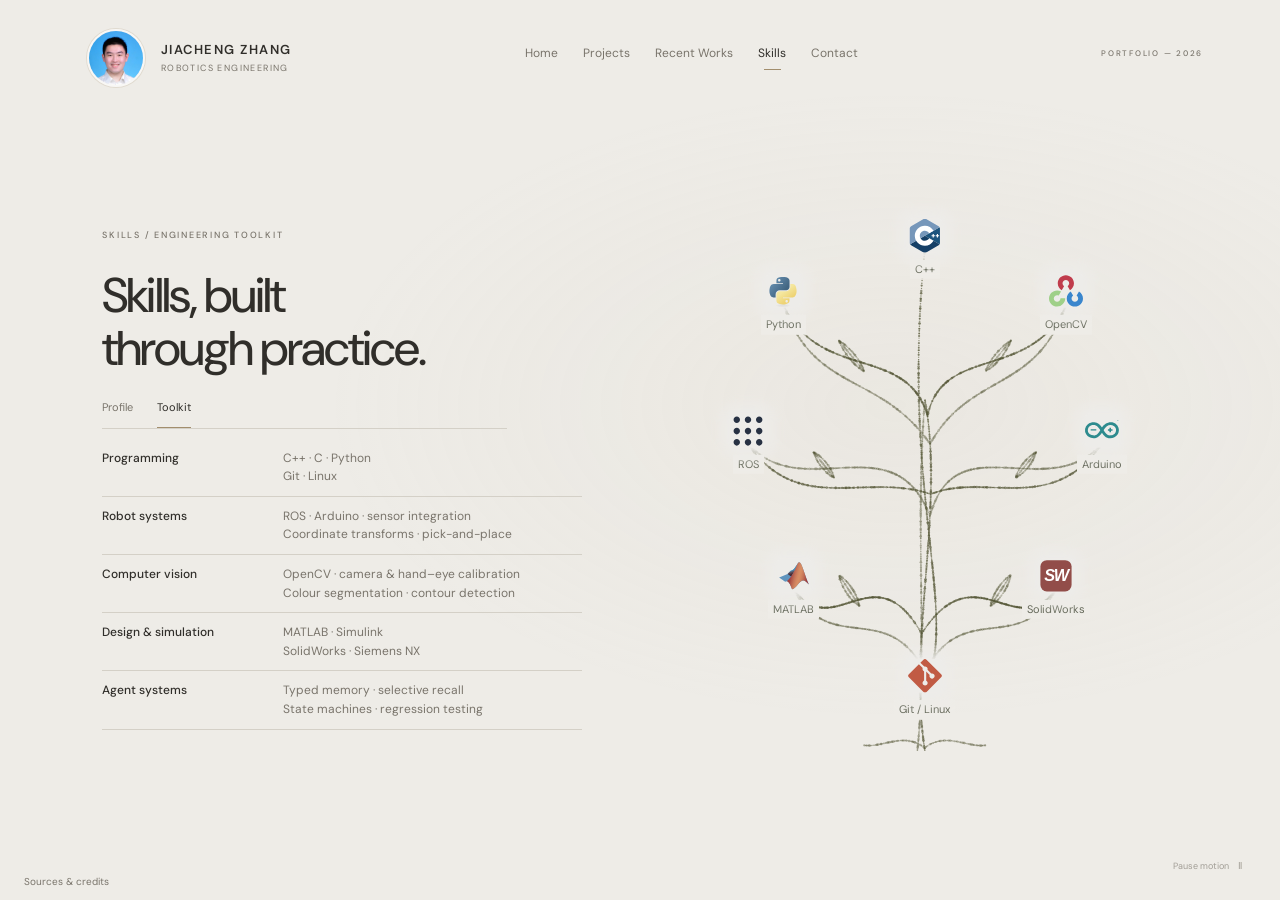
==== commit 89771c75: "Populate Recent Works and fix chapter snapshot timing and geometry" ====
--- a/about.html
+++ b/about.html
@@ -1 +1 @@
-<!doctype html><html lang="en"><head><meta charset="utf-8"><meta name="viewport" content="width=device-width,initial-scale=1"><meta name="description" content="Jiacheng Zhang — a robotics engineering portfolio across perception, planning and integrated systems."><meta name="theme-color" content="#eeece7"><title>Skills & Contact — Jiacheng Zhang</title><link rel="stylesheet" href="style.css?v=58e55c0cb40c"><script src="tori-points.js?v=9f4c0d22b9e9" defer></script><script src="particles.js?v=b5fdd1a067fb" defer></script><script src="app.js?v=65649db8f418" defer></script></head><body data-scene="about" data-form="skilltree" data-side="right" data-previous="recent-works" data-next=""><a class="skip" href="#main">Skip to content</a><canvas id="particles" aria-hidden="true"></canvas><div class="ambient" aria-hidden="true"></div><header class="site-header"><a class="identity" href="index.html"><img class="identity-avatar" src="assets/jiacheng-avatar.jpg" width="58" height="58" alt="Jiacheng Zhang portrait"><span>JIACHENG ZHANG<small>ROBOTICS ENGINEERING</small></span></a><nav aria-label="Main navigation"><a href="index.html" >Home</a><a href="projects.html" >Projects</a><a href="recent-works.html" >Recent Works</a><a href="about.html#skills" aria-current="page">Skills</a><a href="about.html#contact" >Contact</a></nav><span class="edition">PORTFOLIO — 2026</span></header><main id="main" tabindex="-1"><section class="scene right" aria-label="Skills & Contact"><div class="scene-copy"><p class="eyebrow">SKILLS / ENGINEERING TOOLKIT</p><h1>Skills, built<br>through practice.</h1><div class="about-tabs" id="skills" role="tablist" aria-label="About sections"><button role="tab" id="tab-profile" aria-controls="about-panel" aria-selected="true" data-about="profile">Profile</button><button role="tab" id="tab-toolkit" aria-controls="about-panel" aria-selected="false" tabindex="-1" data-about="toolkit">Toolkit</button></div><div id="about-panel" role="tabpanel" aria-labelledby="tab-profile"><p class="intro">A Robotics Engineering graduate from the University of Shanghai for Science and Technology, now studying at the University of Manchester.</p><p class="about-secondary">Interested in industry opportunities across perception, sensor fusion, motion planning, decision-making and systems integration.</p></div></div><div class="stage-card" aria-hidden="true"><div class="stage-top"><span class="tiny-square"></span><span>↗</span></div><div class="stage-line"><span></span><span class="stage-symbol">A</span></div><div class="stage-bottom"><span class="micro-bars">▂ ▃ ▅ ▃ ▂</span></div></div><div class="skill-tree" role="group" aria-label="Engineering skill tree"><div class="skill-node" style="--x:22%;--y:18%"><img src="assets/skills/python.svg?v=71493b4a732f" alt="" width="32" height="32"><span>Python</span></div><div class="skill-node" style="--x:50%;--y:8%"><img src="assets/skills/cplusplus.svg?v=7ff825355123" alt="" width="32" height="32"><span>C++</span></div><div class="skill-node" style="--x:78%;--y:18%"><img src="assets/skills/opencv.svg?v=a7adfae29bdb" alt="" width="32" height="32"><span>OpenCV</span></div><div class="skill-node" style="--x:15%;--y:43%"><img src="assets/skills/ros.svg?v=9b3fc6a21d87" alt="" width="32" height="32"><span>ROS</span></div><div class="skill-node" style="--x:85%;--y:43%"><img src="assets/skills/arduino.svg?v=e1748d89b573" alt="" width="32" height="32"><span>Arduino</span></div><div class="skill-node" style="--x:24%;--y:69%"><img src="assets/skills/matlab.svg?v=03f162fa2d34" alt="" width="32" height="32"><span>MATLAB</span></div><div class="skill-node" style="--x:76%;--y:69%"><img src="assets/skills/cad.svg?v=bd8703ded04c" alt="" width="32" height="32"><span>CAD</span></div><div class="skill-node" style="--x:50%;--y:87%"><img src="assets/skills/git.svg?v=717a57ea97bf" alt="" width="32" height="32"><span>Git / Linux</span></div></div><section class="contact-panel" id="contact" aria-labelledby="contact-title" aria-hidden="true"><h2 id="contact-title">Get in touch</h2><p>Ready to start a conversation? Reach out about robotics, collaboration or opportunities.</p><form id="contact-form" action="https://formspree.io/f/mvkkzowq" method="post"><div class="contact-fields"><label><span>Name</span><input name="name" autocomplete="name" required placeholder="Name"></label><label><span>Email</span><input name="email" type="email" autocomplete="email" required placeholder="Email"></label><label class="message-field"><span>Message</span><textarea name="message" required placeholder="Message"></textarea></label><label class="contact-trap" aria-hidden="true"><span>Leave this field empty</span><input name="_gotcha" tabindex="-1" autocomplete="off"></label></div><button type="submit">Send message</button><p class="contact-status" id="contact-status" role="status" aria-live="polite"></p></form><address class="contact-methods"><a href="tel:+447985968709"><span>Phone</span>+44 7985 968709</a><a href="tel:+8618721703478"><span>China</span>+86 18721703478</a><a href="mailto:jasonflowey@outlook.com"><span>Email</span>jasonflowey@outlook.com</a></address></section></section></main><a class="credits-link" href="CREDITS.txt" target="_blank" rel="noopener">Sources &amp; credits</a><button id="motion-toggle" class="motion-control" aria-pressed="false">Pause motion <span>Ⅱ</span></button><noscript><style>#particles{display:none}.scene-coordinate{display:none}</style></noscript></body></html>+<!doctype html><html lang="en"><head><meta charset="utf-8"><meta name="viewport" content="width=device-width,initial-scale=1"><meta name="description" content="Jiacheng Zhang — a robotics engineering portfolio across perception, planning and integrated systems."><meta name="theme-color" content="#eeece7"><title>Skills & Contact — Jiacheng Zhang</title><link rel="stylesheet" href="style.css?v=797be51bf15b"><script src="tori-points.js?v=9f4c0d22b9e9" defer></script><script src="particles.js?v=b5fdd1a067fb" defer></script><script src="app.js?v=743ee62f1973" defer></script></head><body data-scene="about" data-form="skilltree" data-side="right" data-previous="recent-works" data-next=""><a class="skip" href="#main">Skip to content</a><canvas id="particles" aria-hidden="true"></canvas><div class="ambient" aria-hidden="true"></div><header class="site-header"><a class="identity" href="index.html"><img class="identity-avatar" src="assets/jiacheng-avatar.jpg" width="58" height="58" alt="Jiacheng Zhang portrait"><span>JIACHENG ZHANG<small>ROBOTICS ENGINEERING</small></span></a><nav aria-label="Main navigation"><a href="index.html" >Home</a><a href="projects.html" >Projects</a><a href="recent-works.html" >Recent Works</a><a href="about.html#skills" aria-current="page">Skills</a><a href="about.html#contact" >Contact</a></nav><span class="edition">PORTFOLIO — 2026</span></header><main id="main" tabindex="-1"><section class="scene right" aria-label="Skills & Contact"><div class="scene-copy"><p class="eyebrow">SKILLS / ENGINEERING TOOLKIT</p><h1>Skills, built<br>through practice.</h1><div class="about-tabs" id="skills" role="tablist" aria-label="About sections"><button role="tab" id="tab-profile" aria-controls="about-panel" aria-selected="true" data-about="profile">Profile</button><button role="tab" id="tab-toolkit" aria-controls="about-panel" aria-selected="false" tabindex="-1" data-about="toolkit">Toolkit</button></div><div id="about-panel" role="tabpanel" aria-labelledby="tab-profile"><p class="intro">A Robotics Engineering graduate from the University of Shanghai for Science and Technology, now studying at the University of Manchester.</p><p class="about-secondary">Interested in industry opportunities across perception, sensor fusion, motion planning, decision-making and systems integration.</p></div></div><div class="stage-card" aria-hidden="true"><div class="stage-top"><span class="tiny-square"></span><span>↗</span></div><div class="stage-line"><span></span><span class="stage-symbol">A</span></div><div class="stage-bottom"><span class="micro-bars">▂ ▃ ▅ ▃ ▂</span></div></div><div class="skill-tree" role="group" aria-label="Engineering skill tree"><div class="skill-node" style="--x:22%;--y:18%"><img src="assets/skills/python.svg?v=71493b4a732f" alt="" width="32" height="32"><span>Python</span></div><div class="skill-node" style="--x:50%;--y:8%"><img src="assets/skills/cplusplus.svg?v=7ff825355123" alt="" width="32" height="32"><span>C++</span></div><div class="skill-node" style="--x:78%;--y:18%"><img src="assets/skills/opencv.svg?v=a7adfae29bdb" alt="" width="32" height="32"><span>OpenCV</span></div><div class="skill-node" style="--x:15%;--y:43%"><img src="assets/skills/ros.svg?v=9b3fc6a21d87" alt="" width="32" height="32"><span>ROS</span></div><div class="skill-node" style="--x:85%;--y:43%"><img src="assets/skills/arduino.svg?v=e1748d89b573" alt="" width="32" height="32"><span>Arduino</span></div><div class="skill-node" style="--x:24%;--y:69%"><img src="assets/skills/matlab.svg?v=03f162fa2d34" alt="" width="32" height="32"><span>MATLAB</span></div><div class="skill-node" style="--x:76%;--y:69%"><img src="assets/skills/solidworks.svg?v=e43041bd443e" alt="" width="32" height="32"><span>SolidWorks</span></div><div class="skill-node" style="--x:50%;--y:87%"><img src="assets/skills/git.svg?v=717a57ea97bf" alt="" width="32" height="32"><span>Git / Linux</span></div></div><section class="contact-panel" id="contact" aria-labelledby="contact-title" aria-hidden="true"><h2 id="contact-title">Get in touch</h2><p>Ready to start a conversation? Reach out about robotics, collaboration or opportunities.</p><form id="contact-form" action="https://formspree.io/f/mvkkzowq" method="post"><div class="contact-fields"><label><span>Name</span><input name="name" autocomplete="name" required placeholder="Name"></label><label><span>Email</span><input name="email" type="email" autocomplete="email" required placeholder="Email"></label><label class="message-field"><span>Message</span><textarea name="message" required placeholder="Message"></textarea></label><label class="contact-trap" aria-hidden="true"><span>Leave this field empty</span><input name="_gotcha" tabindex="-1" autocomplete="off"></label></div><button type="submit">Send message</button><p class="contact-status" id="contact-status" role="status" aria-live="polite"></p></form><address class="contact-methods"><a href="tel:+447985968709"><span>Phone</span>+44 7985 968709</a><a href="tel:+8618721703478"><span>China</span>+86 18721703478</a><a href="mailto:jasonflowey@outlook.com"><span>Email</span>jasonflowey@outlook.com</a></address></section></section></main><a class="credits-link" href="CREDITS.txt" target="_blank" rel="noopener">Sources &amp; credits</a><button id="motion-toggle" class="motion-control" aria-pressed="false">Pause motion <span>Ⅱ</span></button><noscript><style>#particles{display:none}.scene-coordinate{display:none}</style></noscript></body></html>
--- a/style.css
+++ b/style.css
@@ -113,12 +113,23 @@
 body[data-scene="recent-works"] .scene-copy{position:absolute;left:0;top:20px;max-width:none;width:100%;text-align:center}
 body[data-scene="recent-works"] .scene-copy h1{font-family:'Instrument Serif',Georgia,serif;font-size:clamp(42px,4.4vw,62px);font-weight:400;letter-spacing:-.025em;margin:0}
 .recent-frame{position:absolute;left:8%;right:8%;top:100px;bottom:65px;pointer-events:none}
-.recent-content{position:absolute;inset:145px 15% 110px;z-index:5}
+.recent-content{position:absolute;inset:118px 16% 72px;z-index:5;display:grid;grid-template-columns:repeat(2,minmax(0,1fr));grid-template-rows:auto 1fr;gap:16px 42px}
+.recent-item{min-width:0;align-self:start}
+.recent-item video{display:block;width:100%;height:clamp(140px,22.5svh,270px);object-fit:contain;background:#242722;border-radius:3px}
+.recent-item h2{font-family:'Instrument Serif',Georgia,serif;font-size:clamp(22px,2vw,29px);font-weight:400;line-height:1.1;letter-spacing:-.015em;margin:10px 0 5px}
+.recent-item p{font-size:clamp(11px,1vw,13px);line-height:1.5;color:var(--muted);margin:0;max-width:47ch}
+.recent-venture,.recent-discover{border-top:1px solid var(--line);padding-top:18px}
+.recent-venture .recent-category{font-size:10px;color:#77795b;margin-bottom:7px}
+.recent-venture h2{margin-top:0;font-size:clamp(24px,2vw,32px)}
+.recent-discover{height:100%;display:flex;flex-direction:column;justify-content:center;align-items:center;text-align:center}
+.recent-discover h2{font-size:clamp(27px,3vw,42px);margin-top:0;color:#737662}
+.recent-discover p{font-size:11px}
+body[data-scene="recent-works"] .recent-frame{left:6%;right:6%;top:65px;bottom:16px}
 .project-index .recent-index-link{padding:12px 0;border-bottom:0}
 .project-index .recent-index-link>span:nth-child(2){font-size:16px;color:var(--muted)}
 @media(min-width:761px){.site-header nav{gap:25px}.site-header .edition{font-size:8px}}
 @media(max-width:1000px) and (min-width:761px){.site-header{gap:18px;padding-inline:4%}.site-header .edition{display:none}.site-header nav{gap:20px}body[data-scene="about"] .toolkit-line{font-size:11px}}
-@media(max-width:760px){.site-header{height:120px;display:flex;flex-wrap:wrap;align-content:center;gap:8px;padding-block:12px;background:var(--paper)}.site-header .identity{width:100%;justify-content:center}.site-header nav{width:100%;justify-content:center;gap:20px;font-size:10px}.site-header nav a{padding:8px 0}.site-header .edition{display:none}body[data-scene="about"] .scene{display:block;padding:24px 7% 70px}body[data-scene="about"] .scene-copy h1{font-size:40px}body[data-scene="about"] #about-panel{min-height:300px}body[data-scene="about"] .toolkit-line{font-size:11.5px}.skill-tree{height:390px;margin-top:30px}.skill-node{font-size:10px;width:72px}.skill-node img{width:30px;height:30px}body.contact-mode .skill-tree{display:none}body[data-scene="recent-works"] .scene{height:calc(100svh - 120px);min-height:440px;padding:0}body[data-scene="recent-works"] .scene-copy{top:24px}.recent-frame{left:7%;right:7%;top:105px;bottom:65px}.recent-content{inset:140px 16% 100px}}
+@media(max-width:760px){.site-header{height:120px;display:flex;flex-wrap:wrap;align-content:center;gap:8px;padding-block:12px;background:var(--paper)}.site-header .identity{width:100%;justify-content:center}.site-header nav{width:100%;justify-content:center;gap:20px;font-size:10px}.site-header nav a{padding:8px 0}.site-header .edition{display:none}body[data-scene="about"] .scene{display:block;padding:24px 7% 70px}body[data-scene="about"] .scene-copy h1{font-size:40px}body[data-scene="about"] #about-panel{min-height:300px}body[data-scene="about"] .toolkit-line{font-size:11.5px}.skill-tree{height:390px;margin-top:30px}.skill-node{font-size:10px;width:72px}.skill-node img{width:30px;height:30px}body.contact-mode .skill-tree{display:none}body[data-scene="recent-works"] .scene{height:auto;min-height:0;padding:110px 0 100px}body[data-scene="recent-works"] .scene-copy{top:24px}body[data-scene="recent-works"] .recent-frame{left:5%;right:5%;top:90px;bottom:55px}.recent-content{position:relative;inset:auto;margin:0 14%;grid-template-columns:1fr;gap:26px}.recent-item video{height:auto;aspect-ratio:16/10}.recent-item h2{font-size:25px}.recent-item p{font-size:12px}.recent-discover{min-height:125px}.recent-discover h2{font-size:32px}}
 @media(min-width:761px) and (max-height:800px){body[data-scene="projects"] .project-index>a{padding-block:12px}body[data-scene="projects"] .scene-copy h1{margin-bottom:18px}}
 @media(prefers-reduced-motion:reduce){.skill-tree{transition:none}}
 
